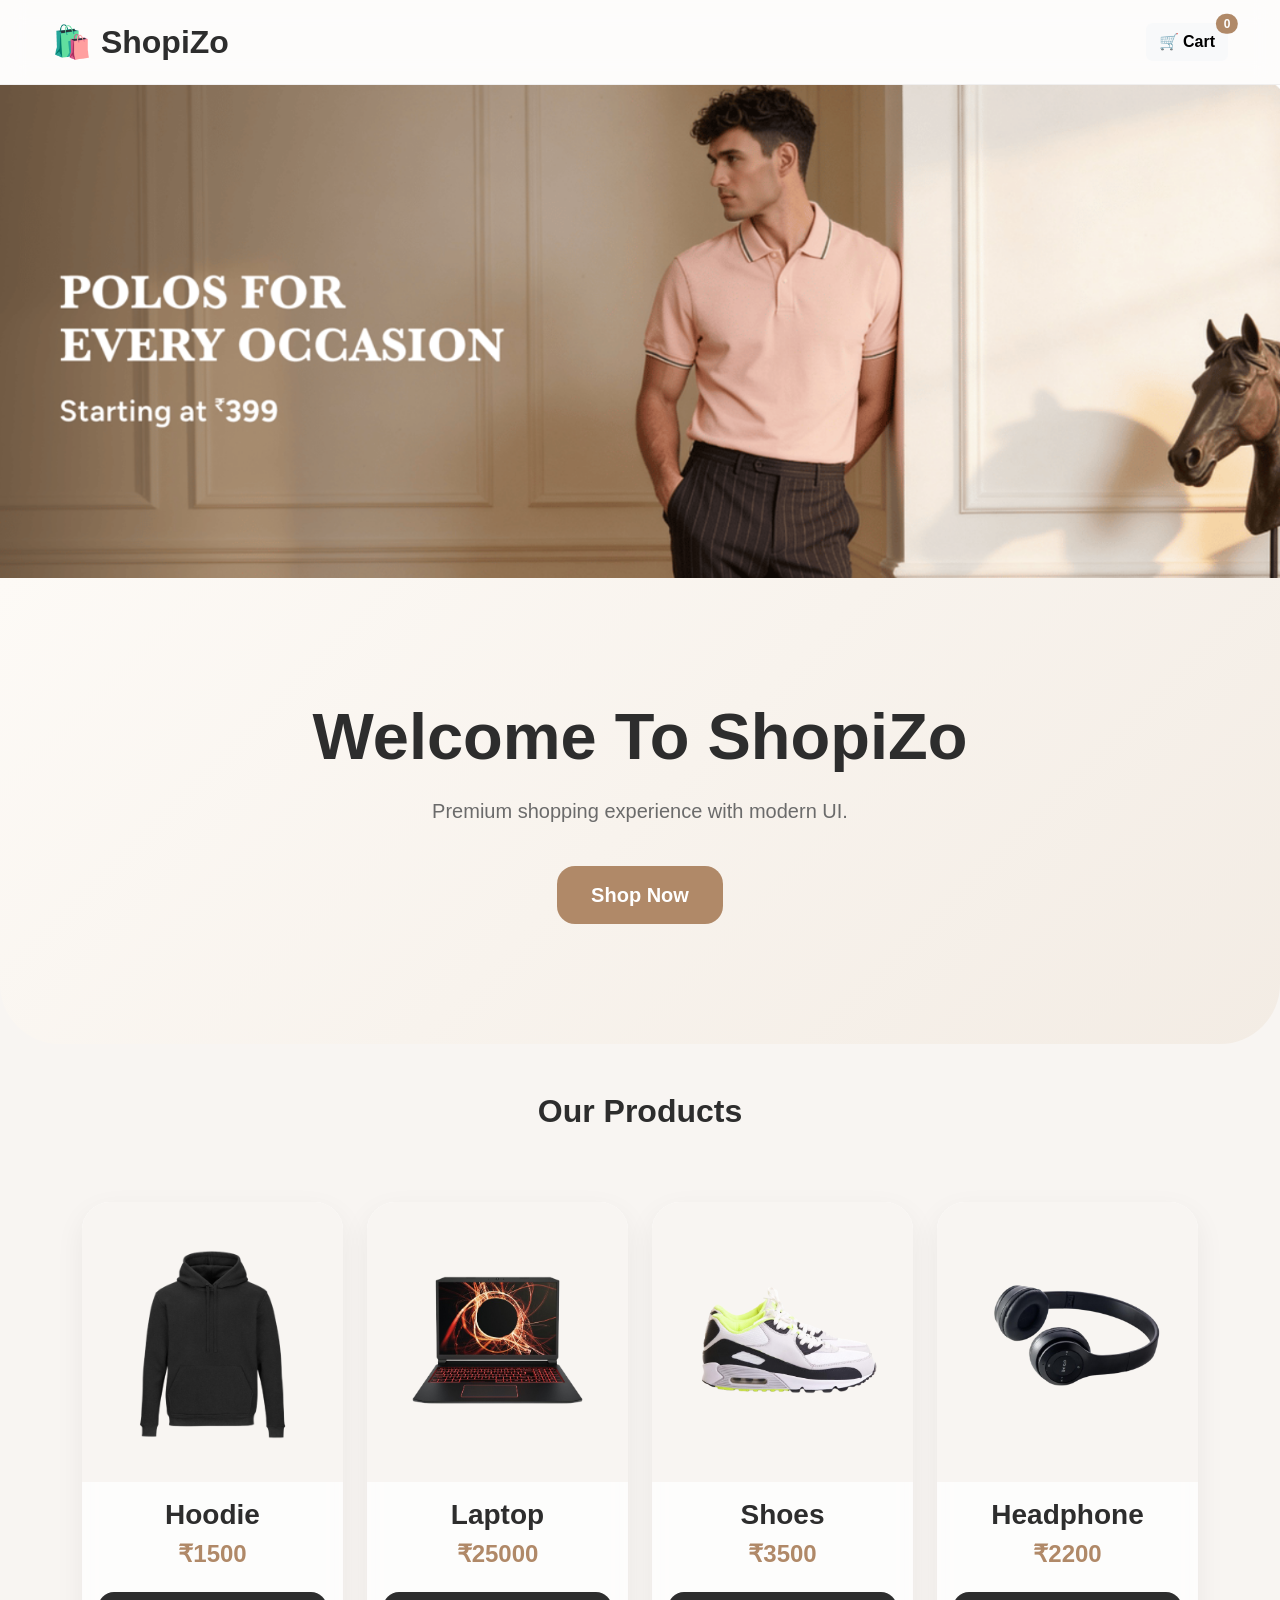
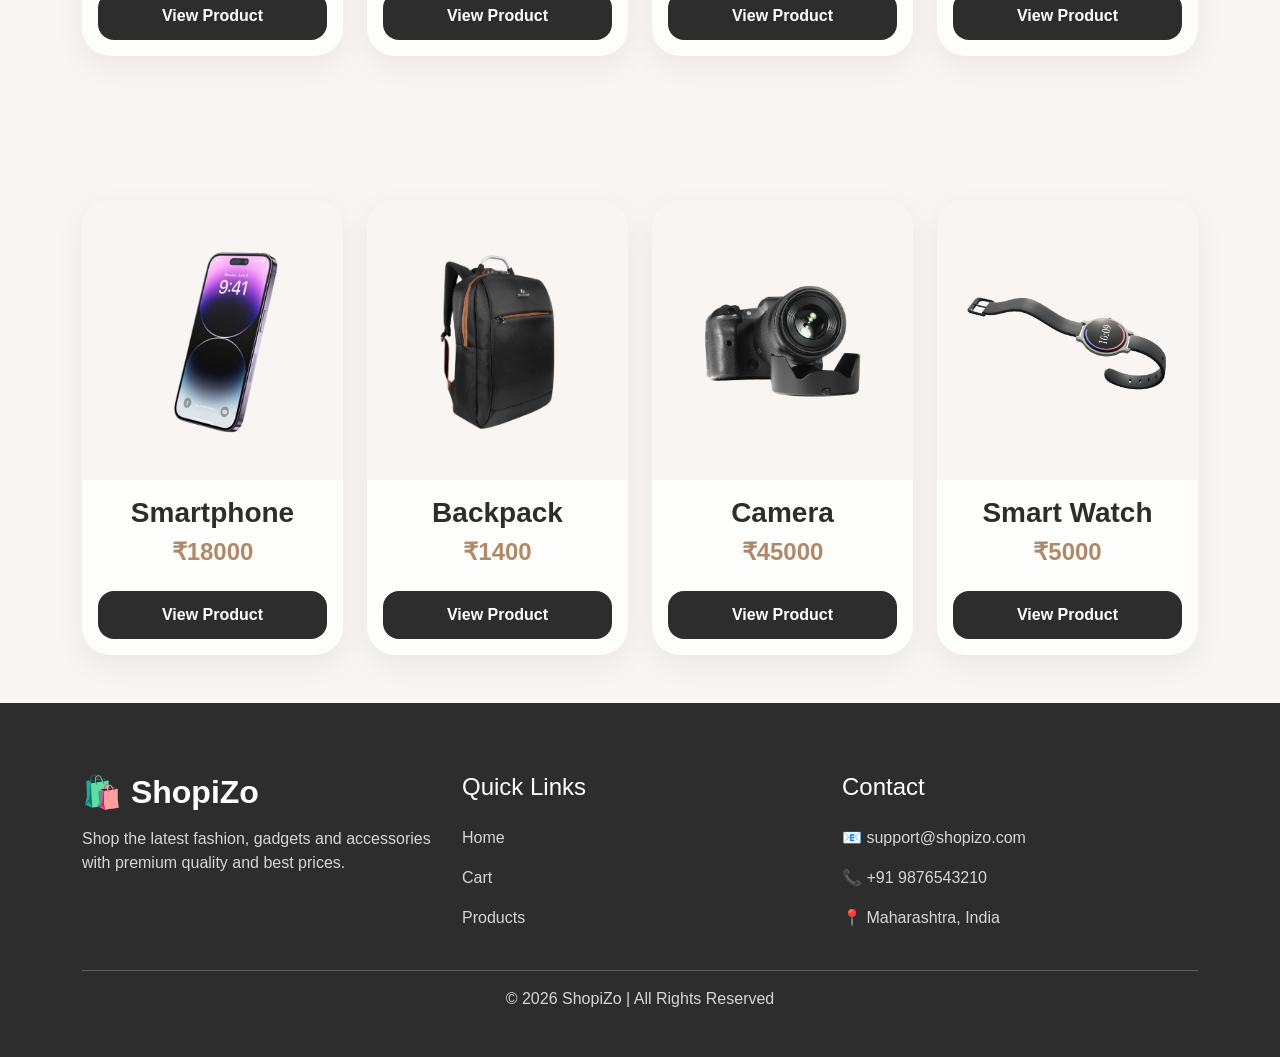
==== index.html @ 336103df "first commit" ====
<!DOCTYPE html>
<html lang="en">

<head>

    <meta charset="UTF-8">

    <meta name="viewport" content="width=device-width, initial-scale=1.0">

    <title>ShopiZo</title>

    <link href="https://cdn.jsdelivr.net/npm/bootstrap@5.3.8/dist/css/bootstrap.min.css" rel="stylesheet">

    <script src="https://cdn.jsdelivr.net/npm/bootstrap@5.3.8/dist/js/bootstrap.bundle.min.js">
    </script>

    <link rel="stylesheet" href="./css/style.css">

</head>

<body>

    <nav class="navbar navbar-expand-lg customNav">

        <div class="container-fluid">

            <a class="logo" href="./index.html">

                🛍️ ShopiZo

            </a>

            <button class="btn btn-light fw-bold position-relative" onclick="window.location='cart.html'">

                🛒 Cart

                <span id="cartCount"
                    class="position-absolute top-0 start-100 translate-middle badge rounded-pill bg-danger">

                    0

                </span>

            </button>

        </div>

    </nav>




    <div><img src="./images/shopyzo.png" alt="" class="img-fluid"></div>

    <div class="heroSection text-center">

        <h1 class="display-4 fw-bold">
            Welcome To ShopiZo
        </h1>

        <p class="lead">

            Premium shopping experience
            with modern UI.

        </p>

       <a href="./index.html"> <button class="btn btn-danger btn-lg mt-4"></a>

            Shop Now

        </button>

    </div>


    <div class="container mt-5">

        <div class="row g-4 justify-content-center">
            <h2 class="text-center mb-5 fw-bold">

                Our Products

            </h2>


            <div class="col-lg-3 col-md-6">

                <div class="card productCard h-100">

                    <img src="./images/hoodies1.png" class="card-img-top productImg">

                    <div class="card-body text-center">

                        <h3 class="fw-bold">
                            Hoodie
                        </h3>

                        <h4 class="text-danger">
                            ₹1500
                        </h4>

                        <button class="btn btn-dark w-100 mt-3" onclick="openProduct('hoodie')">

                            View Product

                        </button>

                    </div>

                </div>

            </div>


            <div class="col-lg-3 col-md-6">

                <div class="card productCard h-100">

                    <img src="./images/laptop1.png" class="card-img-top productImg">

                    <div class="card-body text-center">

                        <h3 class="fw-bold">
                            Laptop
                        </h3>

                        <h4 class="text-danger">
                            ₹25000
                        </h4>

                        <button class="btn btn-dark w-100 mt-3" onclick="openProduct('laptop')">

                            View Product

                        </button>

                    </div>

                </div>

            </div>
            <!-- ............... -->


            <div class="col-lg-3 col-md-6">

                <div class="card productCard h-100">

                    <img src="./images/shoes1.png" class="card-img-top productImg">

                    <div class="card-body text-center">

                        <h3 class="fw-bold">
                            Shoes
                        </h3>

                        <h4 class="text-danger">
                            ₹3500
                        </h4>

                        <button class="btn btn-dark w-100 mt-3" onclick="openProduct('shoes')">

                            View Product

                        </button>

                    </div>

                </div>

            </div>



            <div class="col-lg-3 col-md-6">

                <div class="card productCard h-100">

                    <img src="./images/headphone1.png" class="card-img-top productImg">

                    <div class="card-body text-center">

                        <h3 class="fw-bold">
                            Headphone
                        </h3>

                        <h4 class="text-danger">
                            ₹2200
                        </h4>

                        <button class="btn btn-dark w-100 mt-3" onclick="openProduct('headphone')">

                            View Product

                        </button>

                    </div>

                </div>

            </div>

            <!-- ...................... -->


            <div class="mb-5"> <a href="./index.html"><img src="./images/bestseller.png" alt="" class="img-fluid w-100 mt-5"></a></div>

            <!-- ..................... -->

            <div class="col-lg-3 col-md-6 ">

                <div class="card productCard h-100">

                    <img src="./images/mobile3.png" class="card-img-top productImg">

                    <div class="card-body text-center">

                        <h3 class="fw-bold">
                            Smartphone
                        </h3>

                        <h4 class="text-danger">
                            ₹18000
                        </h4>

                        <button class="btn btn-dark w-100 mt-3" onclick="openProduct('mobile')">

                            View Product

                        </button>

                    </div>

                </div>

            </div>



            <div class="col-lg-3 col-md-6">

                <div class="card productCard h-100">

                    <img src="./images/backpack1.png" class="card-img-top productImg">

                    <div class="card-body text-center">

                        <h3 class="fw-bold">
                            Backpack
                        </h3>

                        <h4 class="text-danger">
                            ₹1400
                        </h4>

                        <button class="btn btn-dark w-100 mt-3" onclick="openProduct('bag')">

                            View Product

                        </button>

                    </div>

                </div>

            </div>


            <div class="col-lg-3 col-md-6">

                <div class="card productCard h-100">

                    <img src="./images/camera1.png" class="card-img-top productImg">

                    <div class="card-body text-center">

                        <h3 class="fw-bold">
                            Camera
                        </h3>

                        <h4 class="text-danger">
                            ₹45000
                        </h4>

                        <button class="btn btn-dark w-100 mt-3" onclick="openProduct('camera')">

                            View Product

                        </button>

                    </div>

                </div>

            </div>

            <!-- ................. -->


            <div class="col-lg-3 col-md-6">

                <div class="card productCard h-100">

                    <img src="./images/watch1.png" class="card-img-top productImg">

                    <div class="card-body text-center">

                        <h3 class="fw-bold">
                            Smart Watch
                        </h3>

                        <h4 class="text-danger">
                            ₹5000
                        </h4>

                        <button class="btn btn-dark w-100 mt-3" onclick="openProduct('watch')">

                            View Product

                        </button>

                    </div>

                </div>

            </div>

        </div>

    </div>




    <footer class="footer mt-5">

        <div class="container">

            <div class="row g-4">


                <div class="col-lg-4">

                    <h2 class="fw-bold">
                        🛍️ ShopiZo
                    </h2>

                    <p class="mt-3">

                        Shop the latest fashion,
                        gadgets and accessories
                        with premium quality
                        and best prices.

                    </p>

                </div>


                <div class="col-lg-4">

                    <h4 class="mb-4">
                        Quick Links
                    </h4>

                    <p>
                        <a href="./index.html">
                            Home
                        </a>
                    </p>

                    <p>
                        <a href="./cart.html">
                            Cart
                        </a>
                    </p>

                    <p>
                        <a href="./product.html">
                            Products
                        </a>
                    </p>

                </div>


                <div class="col-lg-4">

                    <h4 class="mb-4">
                        Contact
                    </h4>

                    <p>
                        📧 support@shopizo.com
                    </p>

                    <p>
                        📞 +91 9876543210
                    </p>

                    <p>
                        📍 Maharashtra, India
                    </p>

                </div>

            </div>

            <hr class="mt-4 text-light">

            <div class="text-center">

                <p>

                    © 2026 ShopiZo |
                    All Rights Reserved

                </p>

            </div>

        </div>

    </footer>


    <script src="./js/script.js"></script>

</body>

</html>
---- css/style.css ----
body{
    background:#f8f5f2;
    font-family:'Poppins',sans-serif;
    color:#2d2d2d;
}

.customNav{
    background:rgba(255,255,255,0.7);

    backdrop-filter:blur(12px);

    padding:18px 40px;

    border-bottom:1px solid rgba(0,0,0,0.05);

    position:sticky;

    top:0;

    z-index:1000;
}

.logo{
    color:#2d2d2d !important;

    text-decoration:none;

    font-size:32px;

    font-weight:700;
}


.heroSection{

    padding:120px 20px;

    background:
    linear-gradient(
    135deg,
    #fdfaf6,
    #f3ece4
    );

    border-radius:0 0 60px 60px;

    text-align:center;
}

.heroSection h1{

    font-size:65px;

    font-weight:700;

    color:#2d2d2d;
}

.heroSection p{

    color:#6b6b6b;

    font-size:20px;

    margin-top:20px;
}

.heroSection .btn-danger{

    background:#b08968;

    border:none;

    padding:14px 34px;

    border-radius:18px;

    font-weight:600;

    margin-top:25px;

    transition:0.3s;
}

.heroSection .btn-danger:hover{

    background:#7f5539;

    transform:translateY(-4px);
}



.productCard{

    border:none;

    border-radius:28px;

    overflow:hidden;

    background:rgba(255,255,255,0.75);

    backdrop-filter:blur(10px);

    transition:0.4s;

    box-shadow:
    0 10px 30px rgba(0,0,0,0.06);
}

.productCard:hover{

    transform:translateY(-12px);

    box-shadow:
    0 20px 40px rgba(176,137,104,0.18);
}

.productImg{

    height:280px;

    object-fit:contain;

    padding:30px;

    background:#f8f5f2;
}

.productCard h3{

    color:#2d2d2d;

    font-weight:700;
}

.productCard h4{

    color:#b08968 !important;

    font-weight:700;
}



.btn-dark{

    background:#2d2d2d;

    border:none;

    border-radius:16px;

    padding:12px;

    font-weight:600;

    transition:0.3s;
}

.btn-dark:hover{

    background:#b08968;

    transform:scale(1.03);
}

.btn-danger{

    background:#b08968;

    border:none;
}

.btn-danger:hover{

    background:#7f5539;
}



.mainImage{

    height:330px;

    background:white;

    border-radius:30px;

    overflow:hidden;

    box-shadow:
    0 10px 30px rgba(0,0,0,0.05);
}

.mainImage img{

    width:100%;

    height:100%;

    object-fit:contain;

    transition:0.5s;
}

.mainImage img:hover{

    transform:scale(1.12);
}

.smallImages{

    display:flex;
    justify-content: center;
    gap:50px;
}

.smallImages img{

    width:100px;

    height:100px;

    object-fit:contain;

    background:white;

    padding:10px;

    border-radius:18px;

    cursor:pointer;

    transition:0.3s;

    box-shadow:
    0 5px 15px rgba(0,0,0,0.05);
}

.smallImages img:hover{

    transform:translateY(-5px);
}

.right{

    background:white;

    padding:40px;

    border-radius:30px;

    box-shadow:
    0 10px 30px rgba(0,0,0,0.05);
}

.right h1{

    font-weight:700;
}

.right h2{

    color:#b08968;
}



.form-control{

    border-radius:16px;

    padding:14px;

    border:1px solid #ddd;
}

.form-control:focus{

    border-color:#b08968;

    box-shadow:none;
}



.paymentBox{

    max-width:450px;

    margin:auto;

    background:white;

    padding:35px;

    border-radius:30px;

    text-align:center;

    box-shadow:
    0 10px 30px rgba(0,0,0,0.05);
}



.cartBox{

    background:white;

    padding:30px;

    border-radius:30px;

    text-align:center;

    margin-bottom:30px;

    transition:0.3s;

    box-shadow:
    0 10px 30px rgba(0,0,0,0.05);
}

.cartBox:hover{

    transform:translateY(-6px);
}

.cartBox img{

    width:180px;

    height:180px;

    object-fit:contain;
}



.footer{

    background:#2d2d2d;

    color:white;

    padding:70px 20px 30px;

    margin-top:80px;
}

.footer p{

    color:#d6d6d6;
}

.footer a{

    text-decoration:none;

    color:#d6d6d6;

    transition:0.3s;
}

.footer a:hover{

    color:#f3d5b5;
}



.badge{

    background:#b08968 !important;
}



::-webkit-scrollbar{

    width:10px;
}

::-webkit-scrollbar-thumb{

    background:#b08968;

    border-radius:20px;
}

::-webkit-scrollbar-track{

    background:#f1ece6;
}


.recommendCard{

    border:none;

    border-radius:28px;

    overflow:hidden;

    background:white;

    transition:0.4s;

    box-shadow:
    0 10px 30px rgba(0,0,0,0.05);
}

.recommendCard:hover{

    transform:translateY(-10px);

    box-shadow:
    0 20px 40px rgba(176,137,104,0.15);
}

.recommendImg{

    height:240px;

    object-fit:contain;

    padding:25px;

    background:#f8f5f2;
}

.priceText{

    color:#b08968;

    font-weight:700;
}
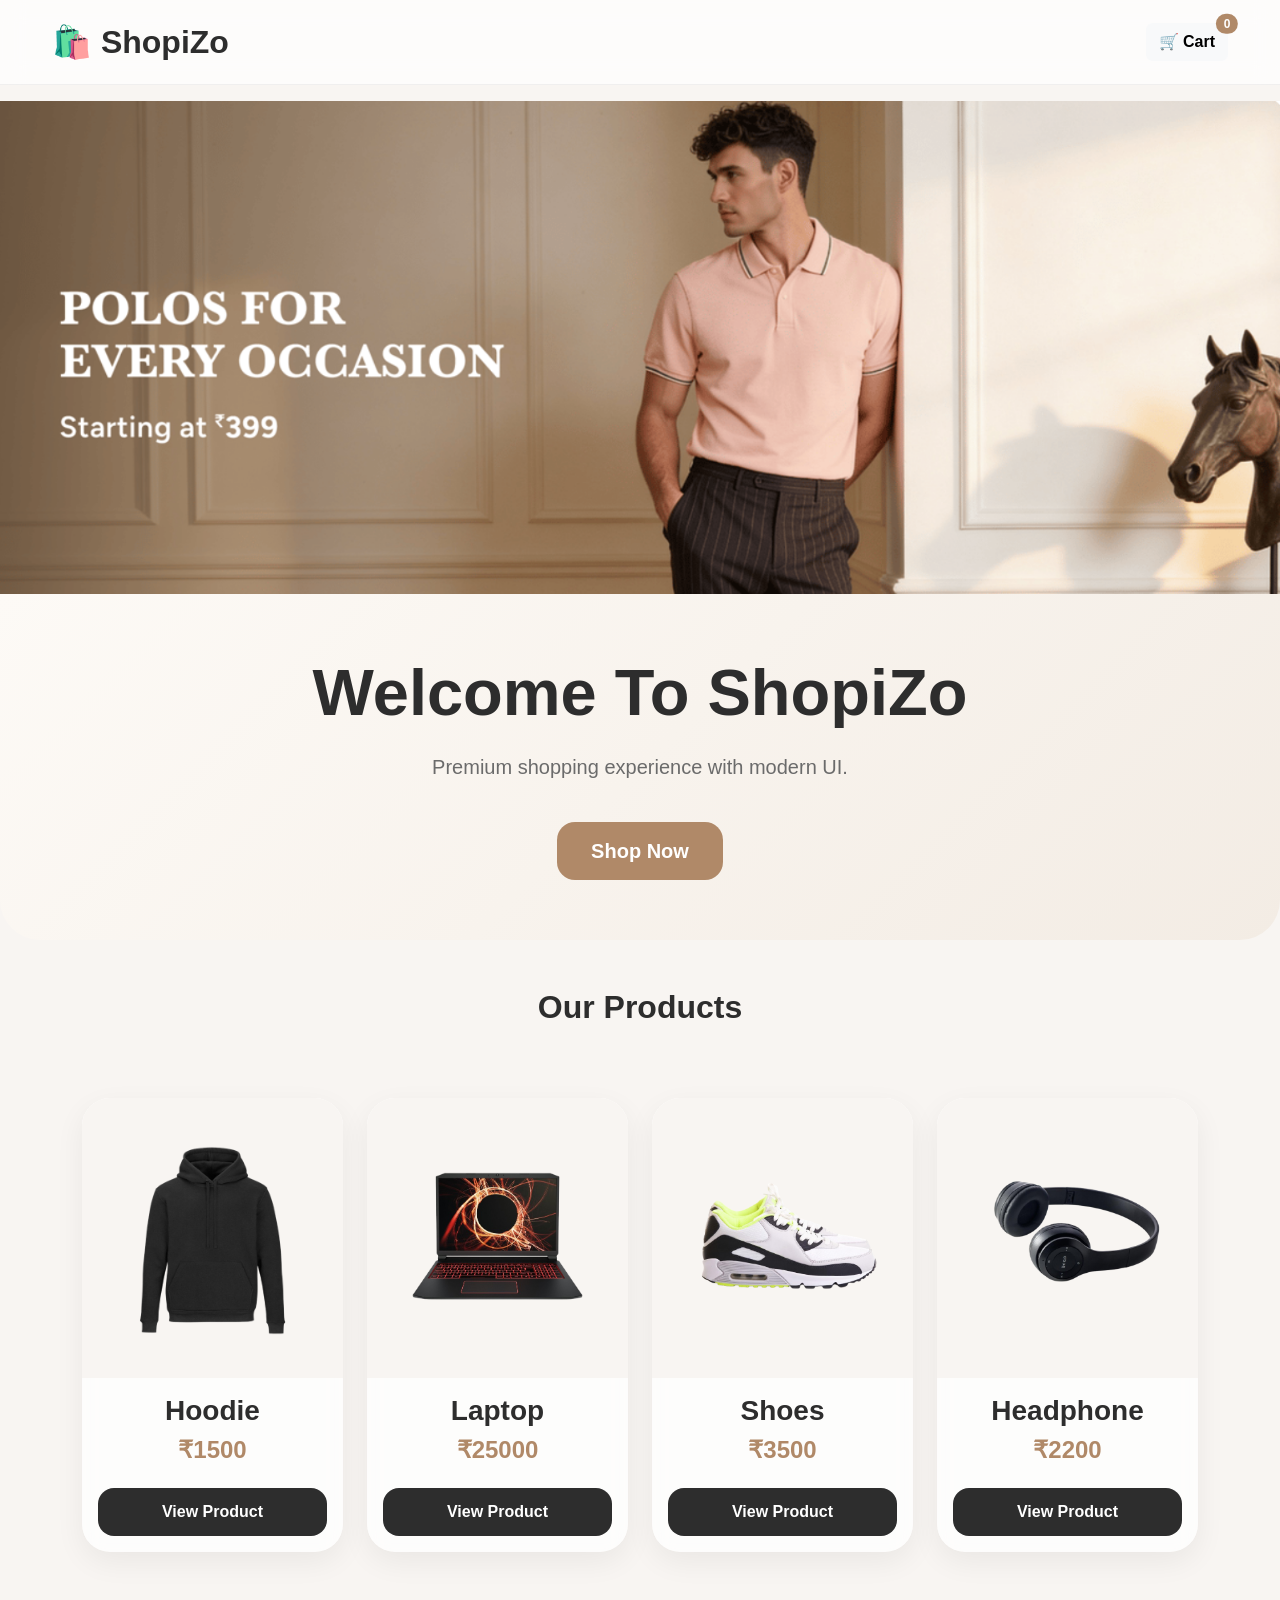
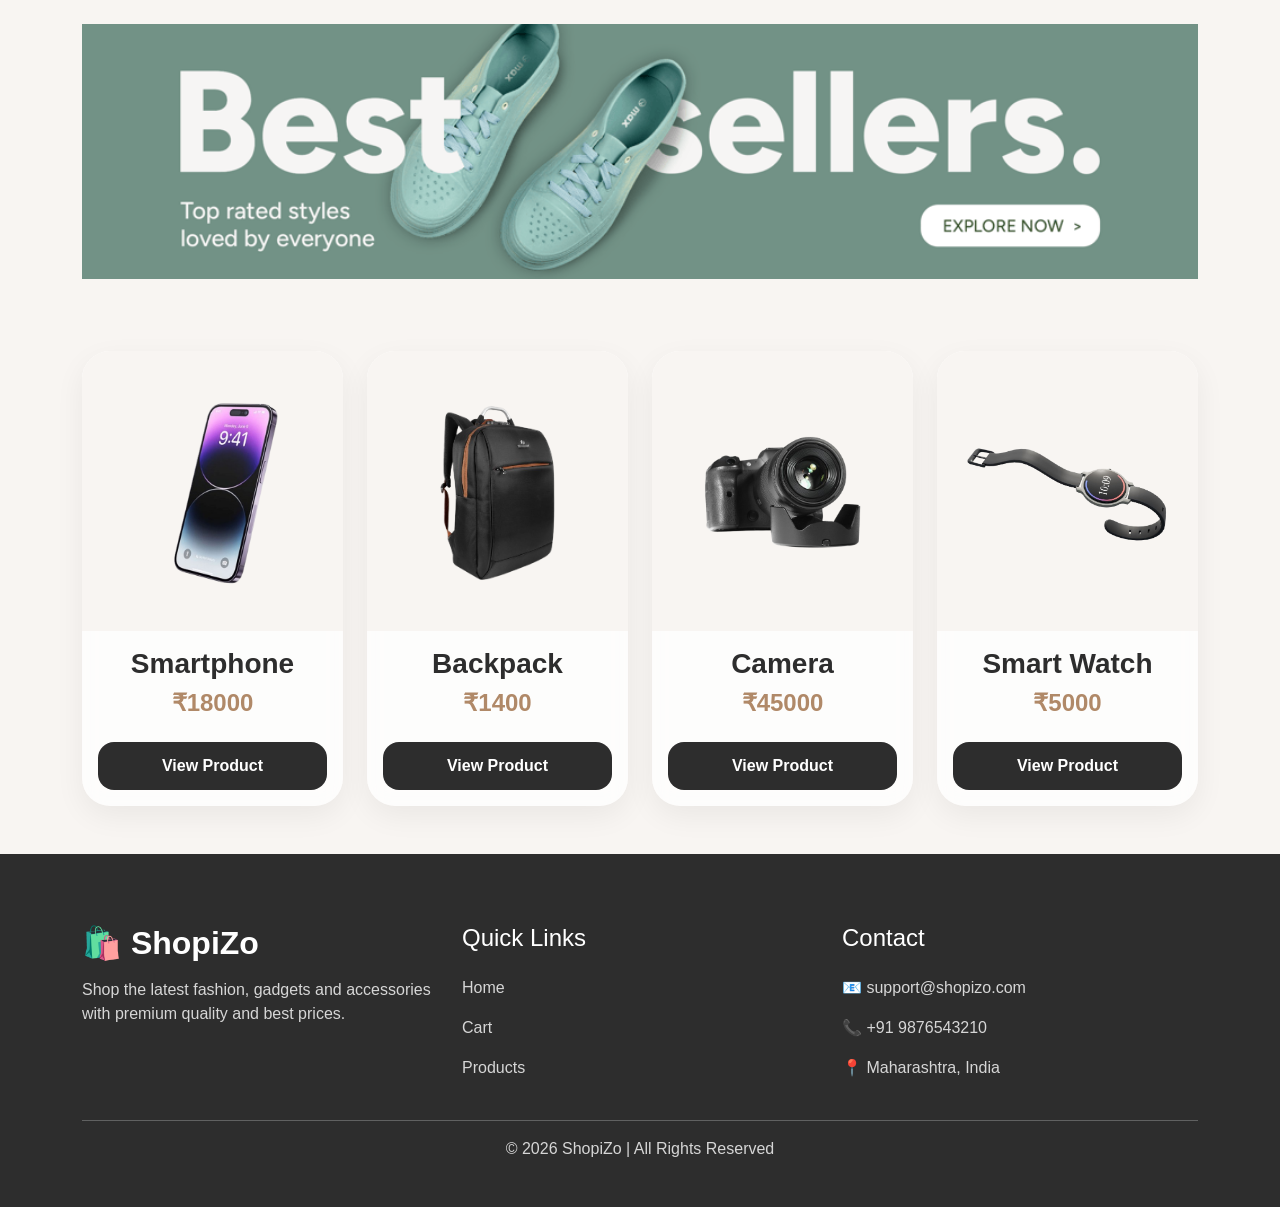
==== commit 8a040399: "first commit" ====
--- a/index.html
+++ b/index.html
@@ -50,28 +50,37 @@
 
 
 
-    <div><img src="./images/shopyzo.png" alt="" class="img-fluid"></div>
-
-    <div class="heroSection text-center">
-
-        <h1 class="display-4 fw-bold">
-            Welcome To ShopiZo
-        </h1>
-
-        <p class="lead">
-
-            Premium shopping experience
-            with modern UI.
-
-        </p>
-
-       <a href="./index.html"> <button class="btn btn-danger btn-lg mt-4"></a>
-
-            Shop Now
-
-        </button>
-
-    </div>
+   <div class="text-center mt-3">
+
+    <img src="./images/shopyzo.png"
+         alt=""
+         class="img-fluid heroLogo">
+
+</div>
+
+<div class="heroSection text-center">
+
+    <h1 class="display-4 fw-bold">
+
+        Welcome To ShopiZo
+
+    </h1>
+
+    <p class="lead">
+
+        Premium shopping experience
+        with modern UI.
+
+    </p>
+
+    <a href="./index.html"
+       class="btn btn-danger btn-lg mt-4">
+
+        Shop Now
+
+    </a>
+
+</div>
 
 
     <div class="container mt-5">
--- a/css/style.css
+++ b/css/style.css
@@ -33,7 +33,7 @@
 
 .heroSection{
 
-    padding:120px 20px;
+    padding:60px 20px;
 
     background:
     linear-gradient(
@@ -42,7 +42,7 @@
     #f3ece4
     );
 
-    border-radius:0 0 60px 60px;
+    border-radius:0 0 40px 40px;
 
     text-align:center;
 }
@@ -202,12 +202,12 @@
 
     object-fit:contain;
 
-    transition:0.5s;
+    transition: 1s;
 }
 
 .mainImage img:hover{
 
-    transform:scale(1.12);
+    transform:scale(1.4);
 }
 
 .smallImages{
